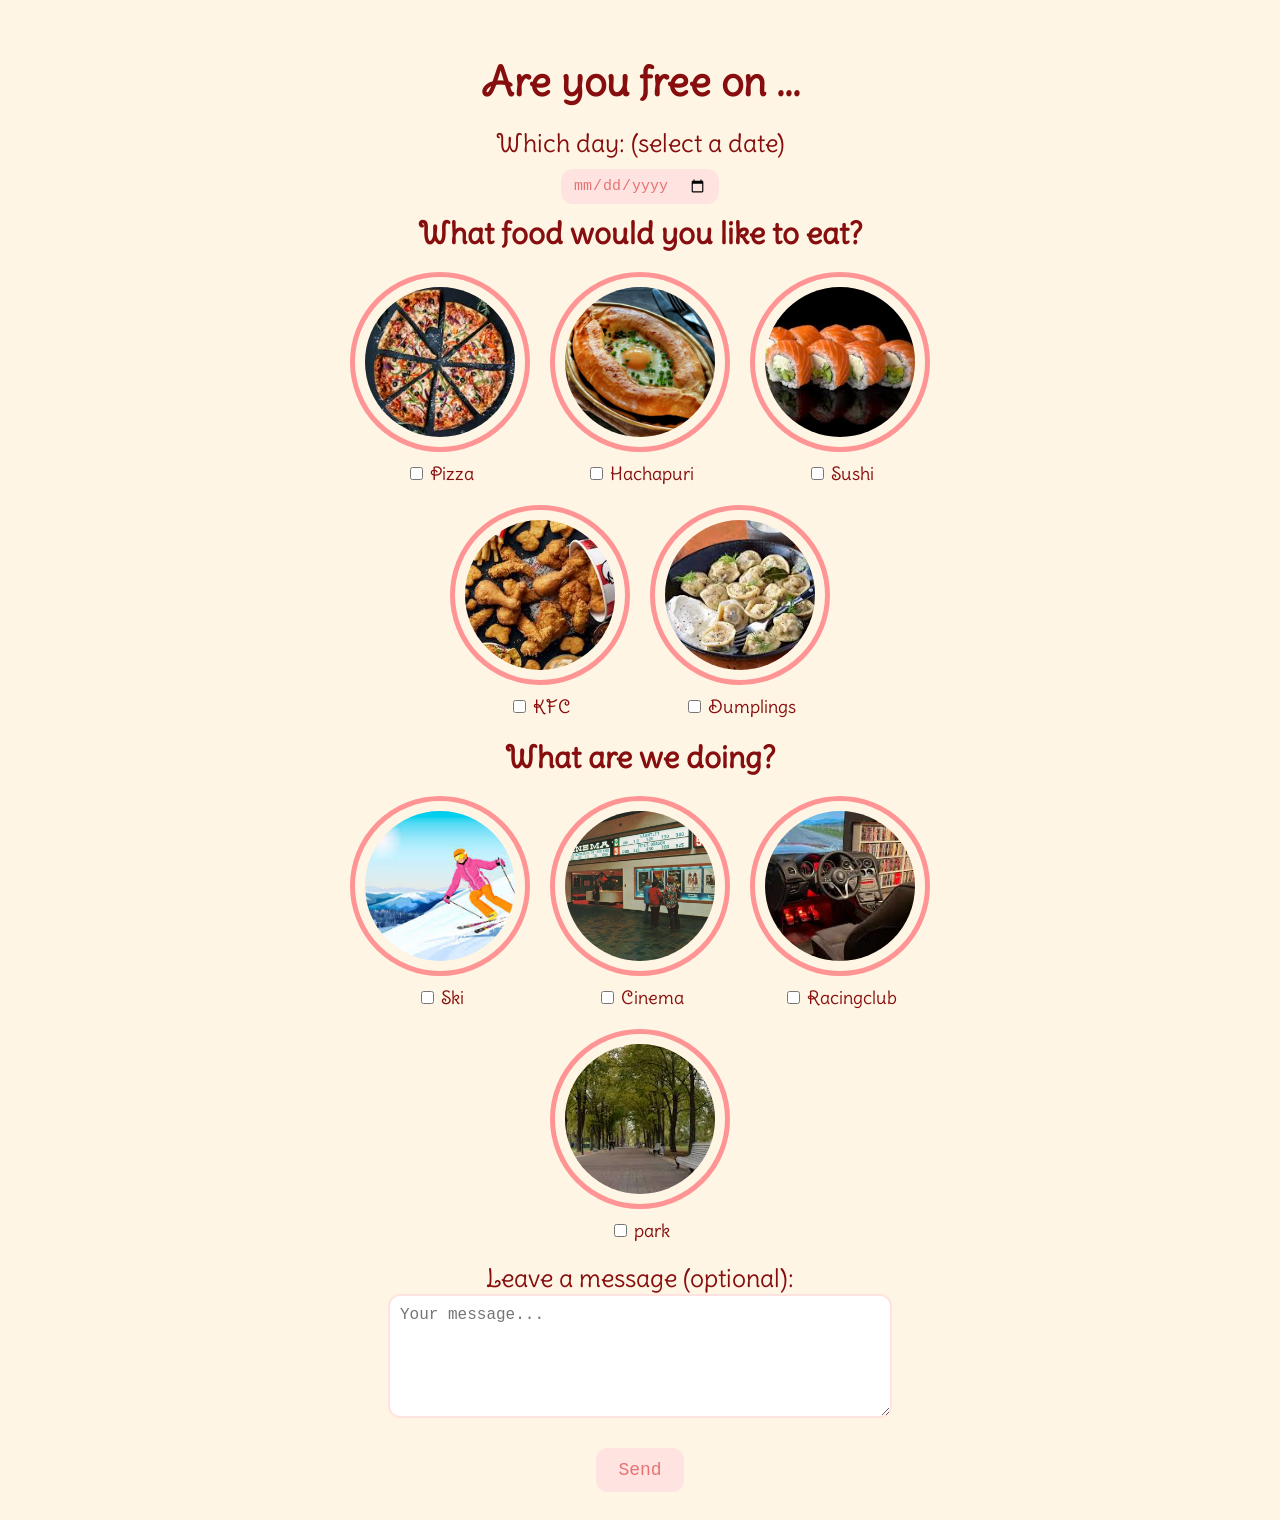
==== form.html @ fb7eaeaa "fist" ====
<!-- form.html -->
<!DOCTYPE html>
<html lang="en">
<head>
    <meta charset="UTF-8" />
    <meta name="viewport" content="width=device-width, initial-scale=1.0" />
    <title>Date</title>
    <link rel="stylesheet" href="css/date.css" />
    <link rel="preconnect" href="https://fonts.googleapis.com">
    <link rel="preconnect" href="https://fonts.gstatic.com" crossorigin>
    <link href="https://fonts.googleapis.com/css2?family=Delius+Swash+Caps&display=swap" rel="stylesheet">
</head>
<body>
    <h1 title="choose a date">Are you free on ...</h1>
    
    <form id="dateForm" class="form-group">
        <label>Which day: (select a date)</label>
        <div>
            <input type="date" name="date" required />
        </div>

        <div class="question-title">
            <b>What food would you like to eat?</b>
        </div>
        <div class="selection-grid">
            <div class="choice-item">
                <img src="food/pizza.jpg" alt="pizza" />
                <label><input type="checkbox" name="food" value="pizza" /> Pizza</label>
            </div>
            <div class="choice-item">
                <img src="food/hachapuri.jpg" alt="hachapuri" />
                <label><input type="checkbox" name="food" value="hachapuri" /> Hachapuri</label>
            </div>
            <div class="choice-item">
                <img src="food/sushi.jpg" alt="sushi" />
                <label><input type="checkbox" name="food" value="sushi" /> Sushi</label>
            </div>
            <div class="choice-item">
                <img src="food/kfc.jpg" alt="kfc" />
                <label><input type="checkbox" name="food" value="KFC" /> KFC</label>
            </div>
            <div class="choice-item">
                <img src="food/pelmeni.jpg" alt="pelmeni" />
                <label><input type="checkbox" name="food" value="dumplings" /> Dumplings</label>
            </div>
            <!-- Add other food items with the same structure -->
        </div>

        <div class="question-title"><b>What are we doing?</b></div>
        <div class="selection-grid">
            <div class="choice-item">
                <img src="activities/ski.jpg" alt="ski" />
                <label><input type="checkbox" name="activities" value="ski" /> Ski</label>
            </div>
            <div class="choice-item">
                <img src="activities/cinema.jpeg" alt="cinema" />
                <label><input type="checkbox" name="activities" value="cinema" /> Cinema</label>
            </div>
            <div class="choice-item">
                <img src="activities/racingclub.jpg" alt="racingclub" />
                <label><input type="checkbox" name="activities" value="racingclub" /> Racingclub</label>
            </div>
            <div class="choice-item">
                <img src="activities/Park.jpg" alt="park" />
                <label><input type="checkbox" name="activities" value="park" /> park</label>
            </div>
            <!-- Add other activity items with the same structure -->
        </div>

        <label>Leave a message (optional):</label>
        <textarea name="message" placeholder="Your message..."></textarea>

        <button class="button" type="submit">Send</button>
    </form>

    <h1 id="thankYouMessage" style="display: none;">See you soon!</h1>
    <div id="loadingMessage" style="display: none;">  
        Sending your choices... ❤️  
    </div>
    <!-- Keep the same script section -->
    <script>
       document.getElementById('dateForm').addEventListener('submit', function(event) {  
    event.preventDefault();  
      
    const formData = new FormData(this);  
    const form = document.getElementById('dateForm');  
      
    // Показуємо індикатор завантаження якщо він є  
    if (document.getElementById('loadingMessage')) {  
        document.getElementById('loadingMessage').style.display = 'block';  
    }  
    form.style.opacity = '0.5';  
  
    fetch('https://formspree.io/f/mvgzryoa', {  
        method: 'POST',  
        body: formData,  
        headers: {  
            'Accept': 'application/json'  
        }  
    })  
    .then(response => {  
        if (!response.ok) {  
            throw new Error('Network response was not ok');  
        }  
        // Перенаправляємо на сторінку успіху  
        window.location.href = 'success.html';  
    })  
    .catch(error => {  
        console.error('Error:', error);  
        form.style.opacity = '1';  
        if (document.getElementById('loadingMessage')) {  
            document.getElementById('loadingMessage').style.display = 'none';  
        }  
        alert('Something went wrong! Please try again.');  
    });  
});
    </script>
</body>
</html>
---- css/date.css ----
/* date.css */
body {
  text-align: center;
  margin-top: 30px;
  font-family: "Delius Swash Caps", cursive;
  background-color: #fff5e4;
  color: #860e0e;
  display: flex;
  flex-direction: column;
  align-items: center;
}
/* Базові налаштування для мобільних пристроїв */
@media screen and (max-width: 768px) {
  html {
    font-size: 14px;
  }
  
  body {
    padding: 10px;
  }
}
@media screen and (max-width: 768px) {
  .form-group {
    width: 95%;
    padding: 10px;
  }

  h1 {
    font-size: 28px;
    padding: 0 15px;
  }

  .question-title {
    font-size: 24px;
    margin: 15px 0;
  }

  .selection-grid {
    gap: 10px;
    padding: 0 10px;
  }

  .choice-item {
    width: calc(50% - 10px);
  }

  .choice-item img {
    height: 120px;
    width: 120px;
  }

  .choice-item label {
    font-size: 16px;
  }

  textarea {
    width: 90%;
    height: 80px;
  }

  input[type="date"] {
    width: 90%;
    max-width: 280px;
  }
}

@media screen and (max-width: 480px) {
  .choice-item {
    width: 100%;
  }

  .choice-item img {
    height: 100px;
    width: 100px;
  }
}
h1 {
  font-size: 40px;
  margin-bottom: 20px;
}

.form-group {
  display: flex;
  flex-direction: column;
  align-items: center;
  font-size: 25px;
  width: 100%;
  max-width: 600px;
}

input[type="date"] {
  padding: 6px 10px;
  font-size: 15px;
  cursor: pointer;
  margin: 10px;
  font-family: "Courier", monospace;
  margin-bottom: 10px;
  background-color: #ffe3e1;
  color: #e67373;
  border-radius: 12px;
  border: 2px solid #ffe3e1;
}

.question-title {
  font-size: 30px;
  margin-bottom: 20px;
  color: #860e0e;
}

.selection-grid {
  display: flex;
  flex-wrap: wrap;
  justify-content: center;
  gap: 20px;
  margin-bottom: 20px;
}

.choice-item {
  display: flex;
  flex-direction: column;
  align-items: center;
  color: #860e0e;
}

.choice-item img {
  height: 150px;
  width: 150px;
  border-radius: 50%;
  border: 5px solid #ff9494;
  object-fit: cover;
  margin-bottom: 10px;
}

.choice-item label {
  display: block;
  font-size: 18px;
}

textarea {
  width: 80%;
  height: 100px;
  padding: 10px;
  font-size: 16px;
  font-family: "Courier", monospace;
  border-radius: 12px;
  border: 2px solid #ffe3e1;
  margin-bottom: 20px;
}

.button {
  padding: 10px 20px;
  font-size: 18px;
  cursor: pointer;
  margin: 10px;
  font-family: "Courier", monospace;
  margin-bottom: 20px;
  background-color: #ffe3e1;
  color: #e67373;
  border-radius: 12px;
  border: 2px solid #ffe3e1;
  transition: 0.3s;
}

.button:hover {
  background-color: #ff9494;
  color: #ffe3e1;
  border: 2px solid #ff9494;
}

#thankYouMessage {
  font-size: 40px;
  color: #860e0e;
  margin-top: 20px;
}
#loadingMessage {  
  font-size: 24px;  
  color: #ff9494;  
  margin: 20px 0;  
  animation: pulse 1.5s infinite;  
}  

@keyframes pulse {  
  0% { transform: scale(1); }  
  50% { transform: scale(1.1); }  
  100% { transform: scale(1); }  
}
img {
  height: 400px;
  width: auto;
  padding: 10px;
}

#valentineQuestion {
  font-size: 50px;
  margin-bottom: 10px;
}
.answerButton {  
  padding: 10px 20px;  
  font-size: 18px;  
  cursor: pointer;  
  margin: 10px;  
  font-family: "courier";  
  margin-bottom: 20px;  
  background-color: #ffe3e1;  
  color: #e67373;  
  border-radius: 12px;  
  border: 2px solid #ffe3e1;  
  box-shadow: 1px 1px 2px #ff9494;  
  transition: 0.3s;  
  width: fit-content; /* Додаємо це */  
  height: fit-content; /* Додаємо це */  
}  

#noButton {  
  width: auto; /* Додаємо це */  
  height: auto; /* Додаємо це */  
}

.answerButton:hover {
  background-color: #ff9494;
  color: #ffe3e1;
  border: 2px solid #ff9494;
  box-shadow: 1px 1px 2px #ffe3e1;
}
.button-container {
  display: flex;
  justify-content: center;
  gap: 10px;
}
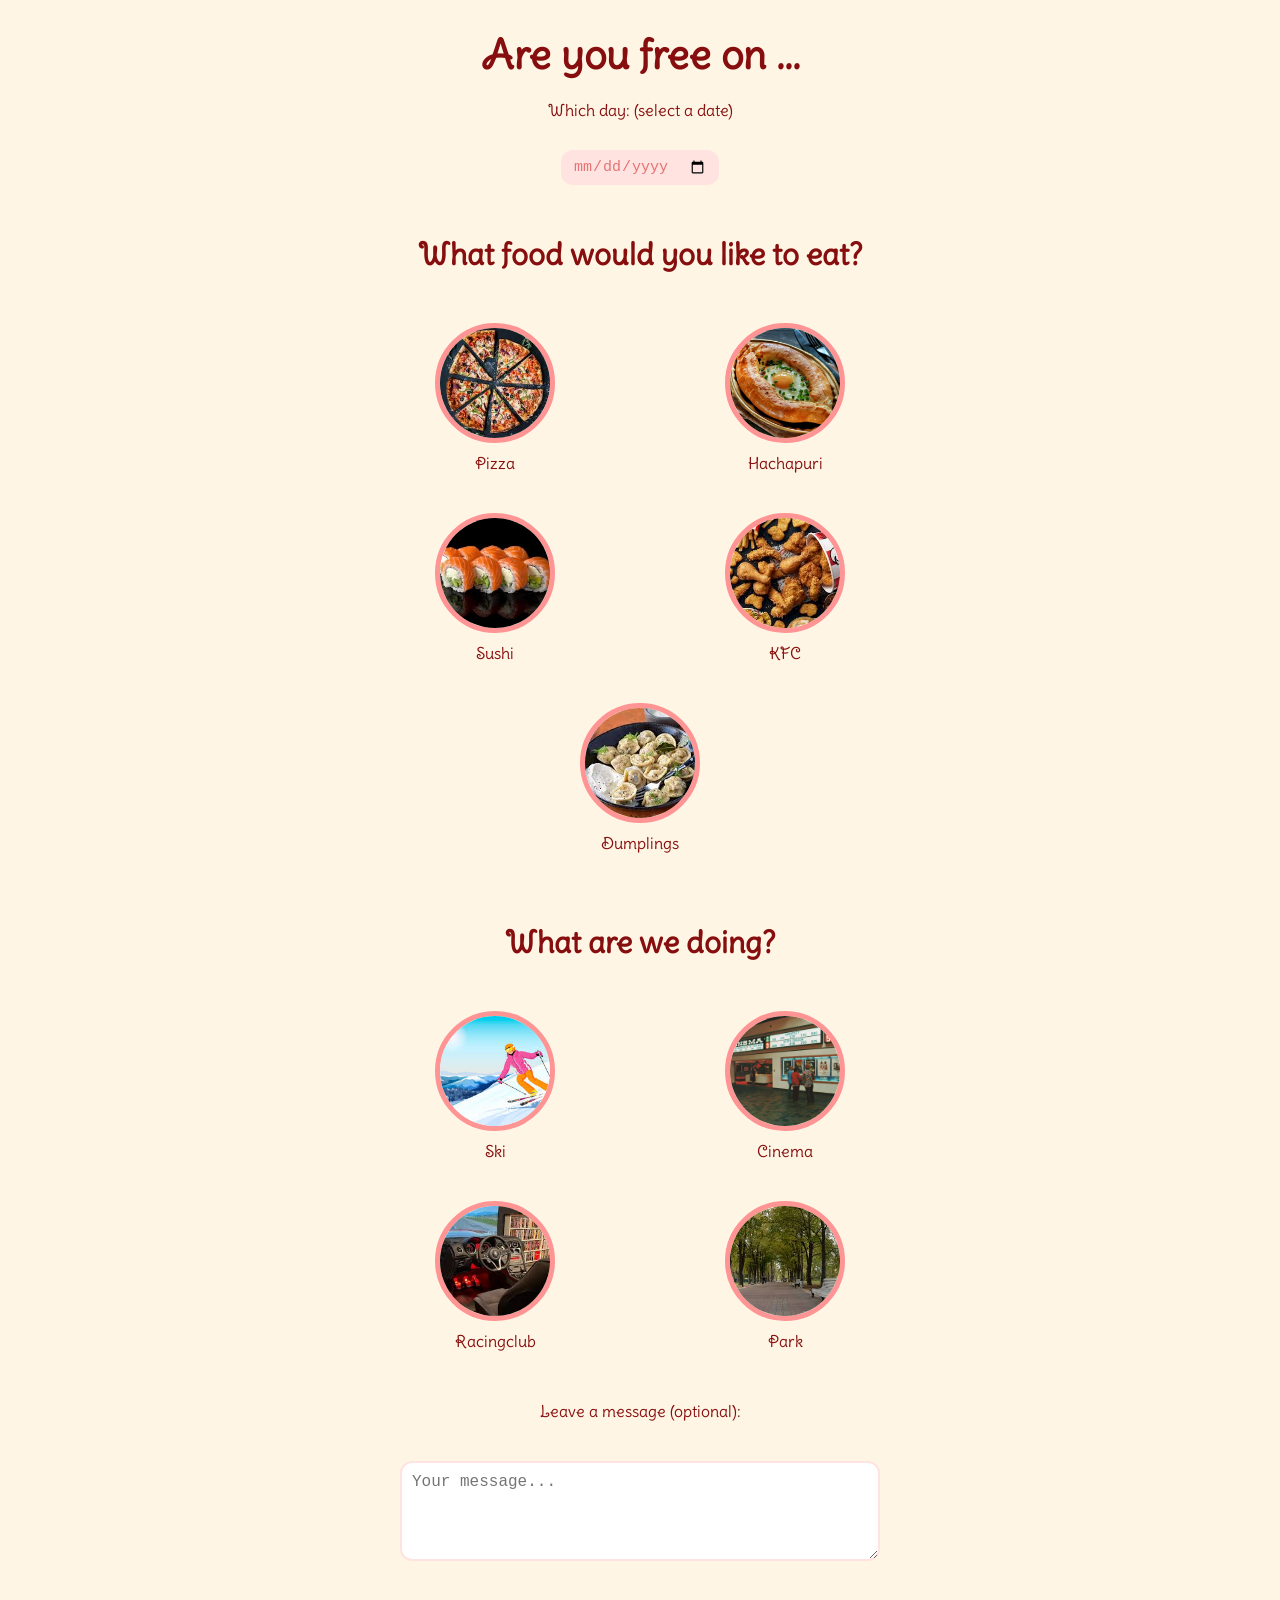
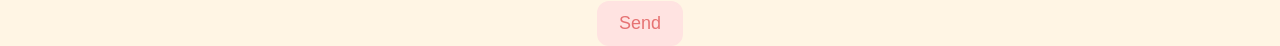
==== commit 3affb041: "garni galochki" ====
--- a/form.html
+++ b/form.html
@@ -1,4 +1,3 @@
-<!-- form.html -->
 <!DOCTYPE html>
 <html lang="en">
 <head>
@@ -24,47 +23,72 @@
         </div>
         <div class="selection-grid">
             <div class="choice-item">
-                <img src="food/pizza.jpg" alt="pizza" />
-                <label><input type="checkbox" name="food" value="pizza" /> Pizza</label>
+                <input type="checkbox" id="pizza" name="food" value="pizza" />
+                <label for="pizza">
+                    <img src="food/pizza.jpg" alt="pizza" />
+                    <span>Pizza</span>
+                </label>
             </div>
             <div class="choice-item">
-                <img src="food/hachapuri.jpg" alt="hachapuri" />
-                <label><input type="checkbox" name="food" value="hachapuri" /> Hachapuri</label>
+                <input type="checkbox" id="hachapuri" name="food" value="hachapuri" />
+                <label for="hachapuri">
+                    <img src="food/hachapuri.jpg" alt="hachapuri" />
+                    <span>Hachapuri</span>
+                </label>
             </div>
             <div class="choice-item">
-                <img src="food/sushi.jpg" alt="sushi" />
-                <label><input type="checkbox" name="food" value="sushi" /> Sushi</label>
+                <input type="checkbox" id="sushi" name="food" value="sushi" />
+                <label for="sushi">
+                    <img src="food/sushi.jpg" alt="sushi" />
+                    <span>Sushi</span>
+                </label>
             </div>
             <div class="choice-item">
-                <img src="food/kfc.jpg" alt="kfc" />
-                <label><input type="checkbox" name="food" value="KFC" /> KFC</label>
+                <input type="checkbox" id="kfc" name="food" value="KFC" />
+                <label for="kfc">
+                    <img src="food/kfc.jpg" alt="kfc" />
+                    <span>KFC</span>
+                </label>
             </div>
             <div class="choice-item">
-                <img src="food/pelmeni.jpg" alt="pelmeni" />
-                <label><input type="checkbox" name="food" value="dumplings" /> Dumplings</label>
+                <input type="checkbox" id="dumplings" name="food" value="dumplings" />
+                <label for="dumplings">
+                    <img src="food/pelmeni.jpg" alt="pelmeni" />
+                    <span>Dumplings</span>
+                </label>
             </div>
-            <!-- Add other food items with the same structure -->
         </div>
 
         <div class="question-title"><b>What are we doing?</b></div>
         <div class="selection-grid">
             <div class="choice-item">
-                <img src="activities/ski.jpg" alt="ski" />
-                <label><input type="checkbox" name="activities" value="ski" /> Ski</label>
+                <input type="checkbox" id="ski" name="activities" value="ski" />
+                <label for="ski">
+                    <img src="activities/ski.jpg" alt="ski" />
+                    <span>Ski</span>
+                </label>
             </div>
             <div class="choice-item">
-                <img src="activities/cinema.jpeg" alt="cinema" />
-                <label><input type="checkbox" name="activities" value="cinema" /> Cinema</label>
+                <input type="checkbox" id="cinema" name="activities" value="cinema" />
+                <label for="cinema">
+                    <img src="activities/cinema.jpeg" alt="cinema" />
+                    <span>Cinema</span>
+                </label>
             </div>
             <div class="choice-item">
-                <img src="activities/racingclub.jpg" alt="racingclub" />
-                <label><input type="checkbox" name="activities" value="racingclub" /> Racingclub</label>
+                <input type="checkbox" id="racingclub" name="activities" value="racingclub" />
+                <label for="racingclub">
+                    <img src="activities/racingclub.jpg" alt="racingclub" />
+                    <span>Racingclub</span>
+                </label>
             </div>
             <div class="choice-item">
-                <img src="activities/Park.jpg" alt="park" />
-                <label><input type="checkbox" name="activities" value="park" /> park</label>
+                <input type="checkbox" id="park" name="activities" value="park" />
+                <label for="park">
+                    <img src="activities/Park.jpg" alt="park" />
+                    <span>Park</span>
+                </label>
             </div>
-            <!-- Add other activity items with the same structure -->
         </div>
 
         <label>Leave a message (optional):</label>
@@ -77,43 +101,41 @@
     <div id="loadingMessage" style="display: none;">  
         Sending your choices... ❤️  
     </div>
-    <!-- Keep the same script section -->
+
     <script>
-       document.getElementById('dateForm').addEventListener('submit', function(event) {  
-    event.preventDefault();  
-      
-    const formData = new FormData(this);  
-    const form = document.getElementById('dateForm');  
-      
-    // Показуємо індикатор завантаження якщо він є  
-    if (document.getElementById('loadingMessage')) {  
-        document.getElementById('loadingMessage').style.display = 'block';  
-    }  
-    form.style.opacity = '0.5';  
-  
-    fetch('https://formspree.io/f/mvgzryoa', {  
-        method: 'POST',  
-        body: formData,  
-        headers: {  
-            'Accept': 'application/json'  
-        }  
-    })  
-    .then(response => {  
-        if (!response.ok) {  
-            throw new Error('Network response was not ok');  
-        }  
-        // Перенаправляємо на сторінку успіху  
-        window.location.href = 'success.html';  
-    })  
-    .catch(error => {  
-        console.error('Error:', error);  
-        form.style.opacity = '1';  
-        if (document.getElementById('loadingMessage')) {  
-            document.getElementById('loadingMessage').style.display = 'none';  
-        }  
-        alert('Something went wrong! Please try again.');  
-    });  
-});
+        document.getElementById('dateForm').addEventListener('submit', function(event) {  
+            event.preventDefault();  
+            
+            const formData = new FormData(this);  
+            const form = document.getElementById('dateForm');  
+            
+            if (document.getElementById('loadingMessage')) {  
+                document.getElementById('loadingMessage').style.display = 'block';  
+            }  
+            form.style.opacity = '0.5';  
+        
+            fetch('https://formspree.io/f/mvgzryoa', {  
+                method: 'POST',  
+                body: formData,  
+                headers: {  
+                    'Accept': 'application/json'  
+                }  
+            })  
+            .then(response => {  
+                if (!response.ok) {  
+                    throw new Error('Network response was not ok');  
+                }  
+                window.location.href = 'success.html';  
+            })  
+            .catch(error => {  
+                console.error('Error:', error);  
+                form.style.opacity = '1';  
+                if (document.getElementById('loadingMessage')) {  
+                    document.getElementById('loadingMessage').style.display = 'none';  
+                }  
+                alert('Something went wrong! Please try again.');  
+            });  
+        });
     </script>
 </body>
 </html>
--- a/css/date.css
+++ b/css/date.css
@@ -1,4 +1,9 @@
-/* date.css */
+* {
+  margin: 0;
+  padding: 0;
+  box-sizing: border-box;
+}
+
 body {
   text-align: center;
   margin-top: 30px;
@@ -8,84 +13,84 @@
   display: flex;
   flex-direction: column;
   align-items: center;
-}
-/* Базові налаштування для мобільних пристроїв */
-@media screen and (max-width: 768px) {
-  html {
-    font-size: 14px;
-  }
-  
-  body {
-    padding: 10px;
-  }
-}
-@media screen and (max-width: 768px) {
-  .form-group {
-    width: 95%;
-    padding: 10px;
-  }
-
-  h1 {
-    font-size: 28px;
-    padding: 0 15px;
-  }
-
-  .question-title {
-    font-size: 24px;
-    margin: 15px 0;
-  }
-
-  .selection-grid {
-    gap: 10px;
-    padding: 0 10px;
-  }
-
-  .choice-item {
-    width: calc(50% - 10px);
-  }
-
-  .choice-item img {
-    height: 120px;
-    width: 120px;
-  }
-
-  .choice-item label {
-    font-size: 16px;
-  }
-
-  textarea {
-    width: 90%;
-    height: 80px;
-  }
-
-  input[type="date"] {
-    width: 90%;
-    max-width: 280px;
-  }
-}
-
-@media screen and (max-width: 480px) {
-  .choice-item {
-    width: 100%;
-  }
-
-  .choice-item img {
-    height: 100px;
-    width: 100px;
-  }
-}
+  padding: 0 20px;
+}
+
 h1 {
   font-size: 40px;
   margin-bottom: 20px;
 }
 
 .form-group {
-  display: flex;
-  flex-direction: column;
-  align-items: center;
-  font-size: 25px;
   width: 100%;
   max-width: 600px;
+  display: flex;
+  flex-direction: column;
+  align-items: center;
+  gap: 20px;
+}
+
+.question-title {
+  font-size: 30px;
+  margin: 20px 0;
+  color: #860e0e;
+}
+
+.selection-grid {
+  display: grid;
+  grid-template-columns: repeat(2, 1fr);
+  gap: 20px;
+  width: 100%;
+  max-width: 600px;
+  padding: 0 20px;
+  margin-bottom: 20px;
+}
+
+.choice-item {
+  position: relative;
+  display: flex;
+  flex-direction: column;
+  align-items: center;
+  padding: 10px;
+  transition: all 0.3s ease;
+}
+
+.choice-item:hover {
+  transform: translateY(-5px);
+}
+
+.choice-item input[type="checkbox"] {
+  position: absolute;
+  opacity: 0;
+}
+
+.choice-item label {
+  display: flex;
+  flex-direction: column;
+  align-items: center;
+  cursor: pointer;
+  width: 100%;
+}
+
+.choice-item label img {
+  width: 120px;
+  height: 120px;
+  border-radius: 50%;
+  border: 5px solid #ff9494;
+  object-fit: cover;
+  margin-bottom: 10px;
+  transition: all 0.3s ease;
+}
+
+.choice-item label span {
+  font-size: 16px;
+  color: #860e0e;
+}
+
+.selection-grid .choice-item:last-child:nth-child(odd) {
+  grid-column: 1 / -1;
+  justify-self: center;
+  width: 50%;
 }
 
 input[type="date"] {
@@ -94,46 +99,10 @@
   cursor: pointer;
   margin: 10px;
   font-family: "Courier", monospace;
-  margin-bottom: 10px;
   background-color: #ffe3e1;
   color: #e67373;
   border-radius: 12px;
   border: 2px solid #ffe3e1;
-}
-
-.question-title {
-  font-size: 30px;
-  margin-bottom: 20px;
-  color: #860e0e;
-}
-
-.selection-grid {
-  display: flex;
-  flex-wrap: wrap;
-  justify-content: center;
-  gap: 20px;
-  margin-bottom: 20px;
-}
-
-.choice-item {
-  display: flex;
-  flex-direction: column;
-  align-items: center;
-  color: #860e0e;
-}
-
-.choice-item img {
-  height: 150px;
-  width: 150px;
-  border-radius: 50%;
-  border: 5px solid #ff9494;
-  object-fit: cover;
-  margin-bottom: 10px;
-}
-
-.choice-item label {
-  display: block;
-  font-size: 18px;
 }
 
 textarea {
@@ -144,86 +113,118 @@
   font-family: "Courier", monospace;
   border-radius: 12px;
   border: 2px solid #ffe3e1;
-  margin-bottom: 20px;
+  margin: 20px 0;
 }
 
 .button {
   padding: 10px 20px;
   font-size: 18px;
   cursor: pointer;
-  margin: 10px;
-  font-family: "Courier", monospace;
-  margin-bottom: 20px;
   background-color: #ffe3e1;
   color: #e67373;
   border-radius: 12px;
   border: 2px solid #ffe3e1;
-  transition: 0.3s;
+  transition: all 0.3s ease;
 }
 
 .button:hover {
   background-color: #ff9494;
   color: #ffe3e1;
-  border: 2px solid #ff9494;
-}
-
-#thankYouMessage {
-  font-size: 40px;
-  color: #860e0e;
-  margin-top: 20px;
-}
-#loadingMessage {  
-  font-size: 24px;  
-  color: #ff9494;  
-  margin: 20px 0;  
-  animation: pulse 1.5s infinite;  
-}  
-
-@keyframes pulse {  
-  0% { transform: scale(1); }  
-  50% { transform: scale(1.1); }  
-  100% { transform: scale(1); }  
-}
-img {
-  height: 400px;
-  width: auto;
-  padding: 10px;
-}
-
-#valentineQuestion {
-  font-size: 50px;
-  margin-bottom: 10px;
-}
-.answerButton {  
-  padding: 10px 20px;  
-  font-size: 18px;  
-  cursor: pointer;  
-  margin: 10px;  
-  font-family: "courier";  
-  margin-bottom: 20px;  
-  background-color: #ffe3e1;  
-  color: #e67373;  
-  border-radius: 12px;  
-  border: 2px solid #ffe3e1;  
-  box-shadow: 1px 1px 2px #ff9494;  
-  transition: 0.3s;  
-  width: fit-content; /* Додаємо це */  
-  height: fit-content; /* Додаємо це */  
-}  
-
-#noButton {  
-  width: auto; /* Додаємо це */  
-  height: auto; /* Додаємо це */  
-}
-
-.answerButton:hover {
-  background-color: #ff9494;
-  color: #ffe3e1;
-  border: 2px solid #ff9494;
-  box-shadow: 1px 1px 2px #ffe3e1;
-}
-.button-container {
-  display: flex;
+  border-color: #ff9494;
+}
+
+#loadingMessage {
+  font-size: 24px;
+  color: #ff9494;
+  margin: 20px 0;
+  animation: pulse 1.5s infinite;
+}
+
+@keyframes pulse {
+  0% { transform: scale(1); }
+  50% { transform: scale(1.1); }
+  100% { transform: scale(1); }
+}
+
+@media screen and (max-width: 768px) {
+  .selection-grid {
+      gap: 15px;
+  }
+  
+  .choice-item label img {
+      width: 100px;
+      height: 100px;
+  }
+  
+  .selection-grid .choice-item:last-child:nth-child(odd) {
+      width: 70%;
+  }
+}
+
+@media screen and (max-width: 480px) {
+  .selection-grid {
+      gap: 10px;
+      padding: 0 10px;
+  }
+  
+  .choice-item label img {
+      width: 130px;
+      height: 130px;
+  }
+  
+  .choice-item label span {
+      font-size: 14px;
+  }
+  
+  .selection-grid .choice-item:last-child:nth-child(odd) {
+      width: 80%;
+  }
+  
+  h1 {
+      font-size: 30px;
+  }
+  
+  .question-title {
+      font-size: 24px;
+  }
+}
+/* Додайте ці стилі до вашого CSS файлу */
+
+/* Стиль для позначення вибраного елемента */
+.choice-item input[type="checkbox"]:checked + label img {
+  border-color: #ff4d4d; /* Змінюємо колір рамки при виборі */
+  box-shadow: 0 0 10px rgba(255, 77, 77, 0.5); /* Додаємо світіння */
+}
+
+/* Додаємо індикатор вибору */
+.choice-item label {
+  position: relative;
+}
+
+.choice-item input[type="checkbox"]:checked + label::after {
+  content: '✓';
+  position: absolute;
+  top: 5px;
+  right: 5px;
+  background-color: #ff4d4d;
+  color: white;
+  width: 20px;
+  height: 20px;
+  border-radius: 50%;
+  display: flex;
+  align-items: center;
   justify-content: center;
-  gap: 10px;
-}
+  font-size: 12px;
+  animation: checkmark-appear 0.3s ease-out;
+}
+
+@keyframes checkmark-appear {
+  from {
+      transform: scale(0);
+      opacity: 0;
+  }
+  to {
+      transform: scale(1);
+      opacity: 1;
+  }
+}
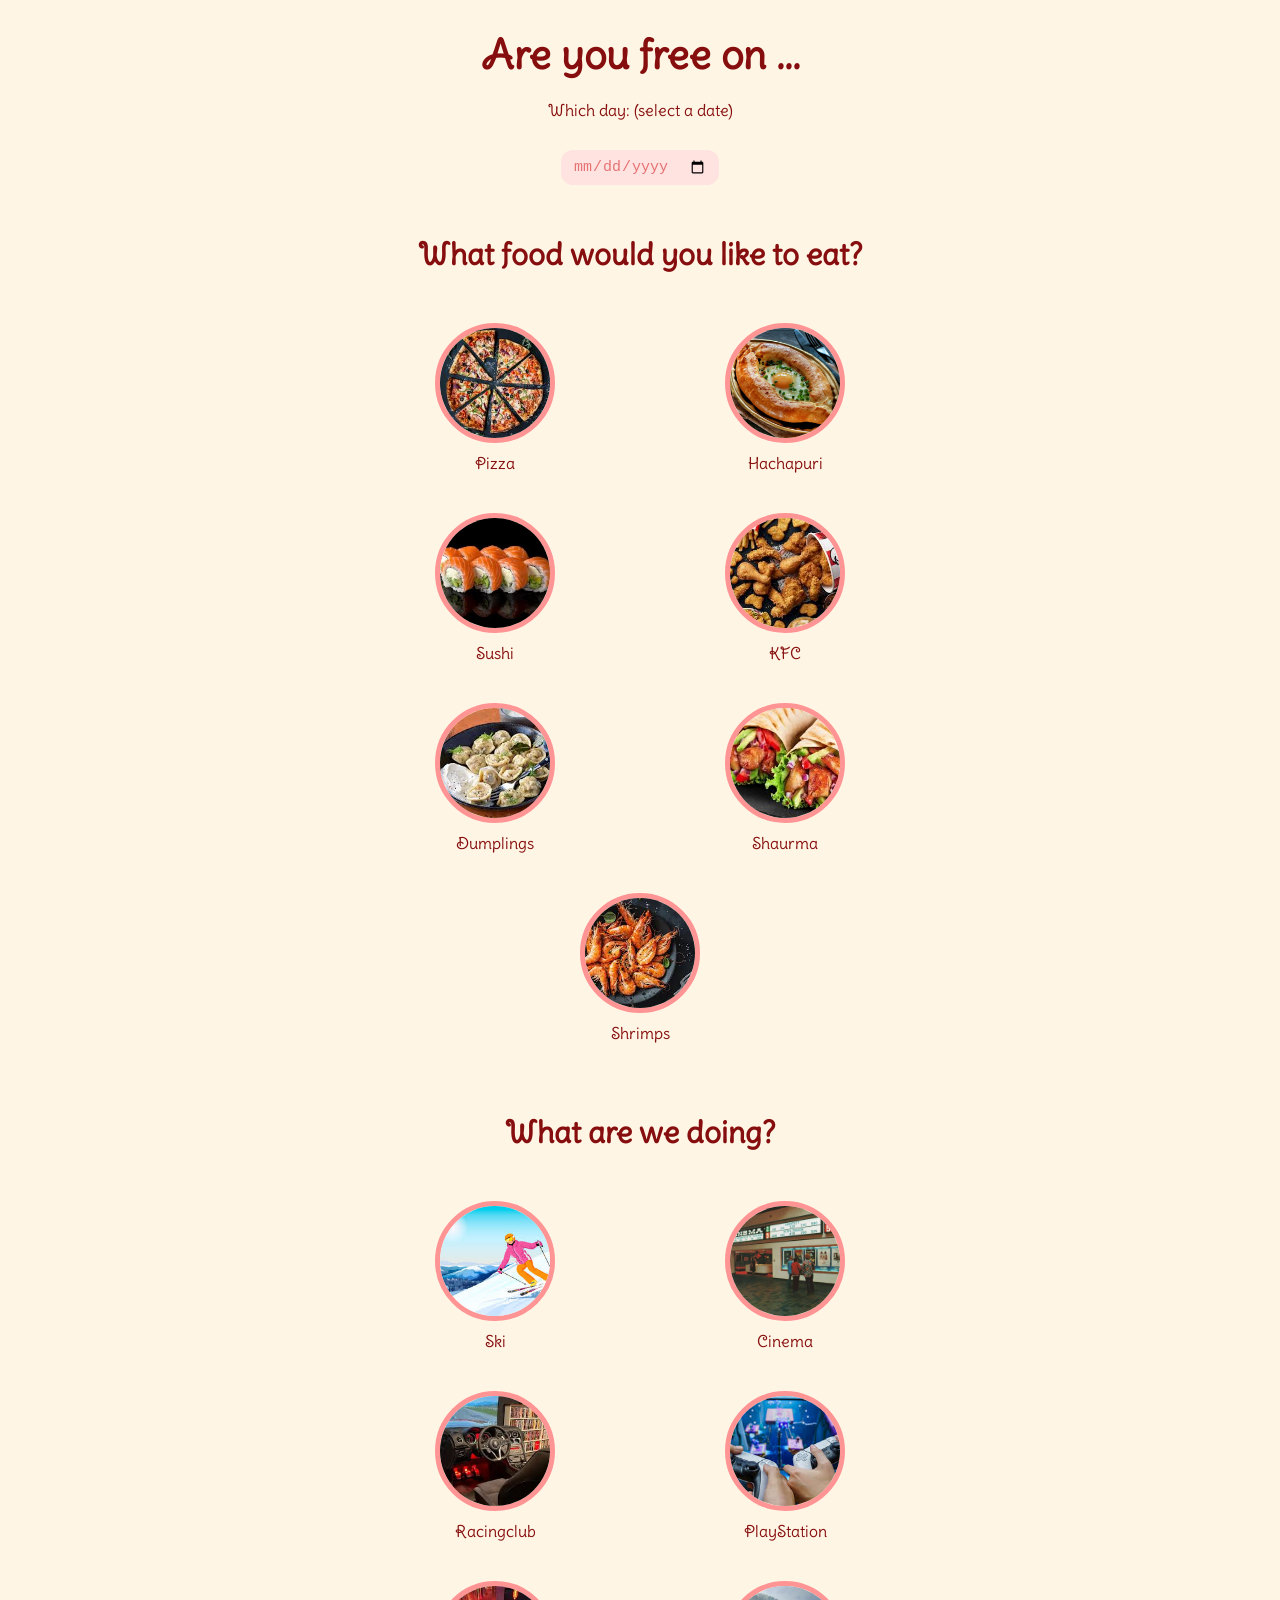
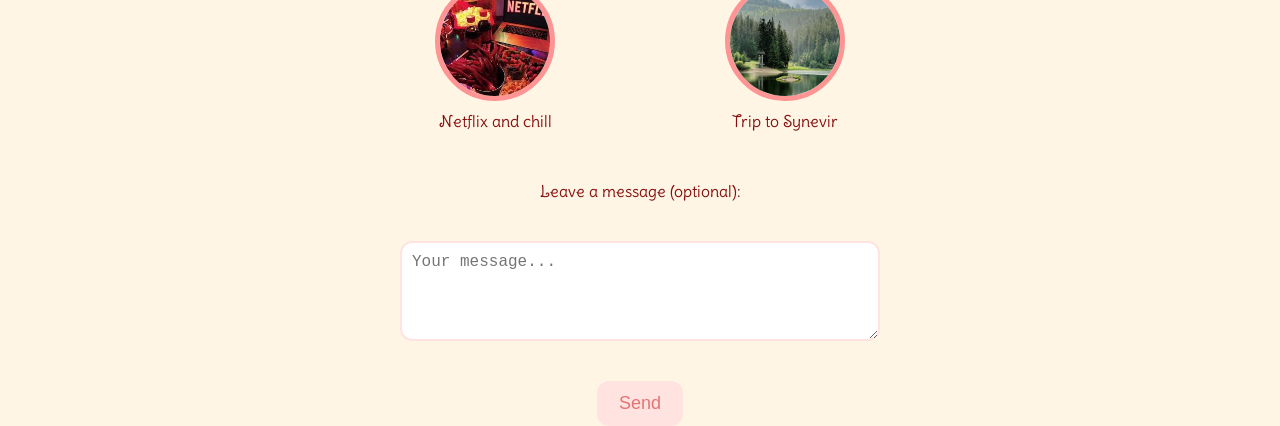
==== commit 313c3d4b: "added more variants" ====
--- a/form.html
+++ b/form.html
@@ -2,12 +2,14 @@
 <html lang="en">
 <head>
     <meta charset="UTF-8" />
-    <meta name="viewport" content="width=device-width, initial-scale=1.0" />
+    <meta name="viewport" content="width=device-width, initial-scale=1.0, maximum-scale=1.0, user-scalable=no" />
+    <meta http-equiv="X-UA-Compatible" content="ie=edge">
     <title>Date</title>
     <link rel="stylesheet" href="css/date.css" />
     <link rel="preconnect" href="https://fonts.googleapis.com">
     <link rel="preconnect" href="https://fonts.gstatic.com" crossorigin>
     <link href="https://fonts.googleapis.com/css2?family=Delius+Swash+Caps&display=swap" rel="stylesheet">
+    <link rel="stylesheet" href="css/date.css?v=1.0" />
 </head>
 <body>
     <h1 title="choose a date">Are you free on ...</h1>
@@ -57,6 +59,20 @@
                     <span>Dumplings</span>
                 </label>
             </div>
+            <div class="choice-item">
+                <input type="checkbox" id="shaurma" name="food" value="shaurma" />
+                <label for="shaurma">
+                    <img src="food/shaurma.jpg" alt="shaurma" />
+                    <span>Shaurma</span>
+                </label>
+            </div>
+            <div class="choice-item">
+                <input type="checkbox" id="krivetki" name="food" value="krivetki" />
+                <label for="krivetki">
+                    <img src="food/rivetki.jpg" alt="krivetki" />
+                    <span>Shrimps</span>
+                </label>
+            </div>
         </div>
 
         <div class="question-title"><b>What are we doing?</b></div>
@@ -83,10 +99,24 @@
                 </label>
             </div>
             <div class="choice-item">
-                <input type="checkbox" id="park" name="activities" value="park" />
-                <label for="park">
-                    <img src="activities/Park.jpg" alt="park" />
-                    <span>Park</span>
+                <input type="checkbox" id="PlayStation" name="activities" value="PlayStation" />
+                <label for="PlayStation">
+                    <img src="activities/playingPs.jpg" alt="ps" />
+                    <span>PlayStation</span>
+                </label>
+            </div>
+            <div class="choice-item">
+                <input type="checkbox" id="netflix" name="activities" value="netflix" />
+                <label for="netflix">
+                    <img src="activities/netflix.jpg" alt="ps" />
+                    <span>Netflix and chill</span>
+                </label>
+            </div>
+            <div class="choice-item">
+                <input type="checkbox" id="synevir" name="activities" value="synevir" />
+                <label for="synevir">
+                    <img src="activities/synevir.jpg" alt="ps" />
+                    <span>Trip to Synevir</span>
                 </label>
             </div>
         </div>
--- a/css/date.css
+++ b/css/date.css
@@ -217,7 +217,11 @@
   font-size: 12px;
   animation: checkmark-appear 0.3s ease-out;
 }
-
+.choice-item input[type="checkbox"]:checked + label::after {
+  display: flex !important;
+  visibility: visible !important;
+  opacity: 1 !important;
+}
 @keyframes checkmark-appear {
   from {
       transform: scale(0);
--- a/css/date.css
+++ b/css/date.css
@@ -217,7 +217,11 @@
   font-size: 12px;
   animation: checkmark-appear 0.3s ease-out;
 }
-
+.choice-item input[type="checkbox"]:checked + label::after {
+  display: flex !important;
+  visibility: visible !important;
+  opacity: 1 !important;
+}
 @keyframes checkmark-appear {
   from {
       transform: scale(0);
